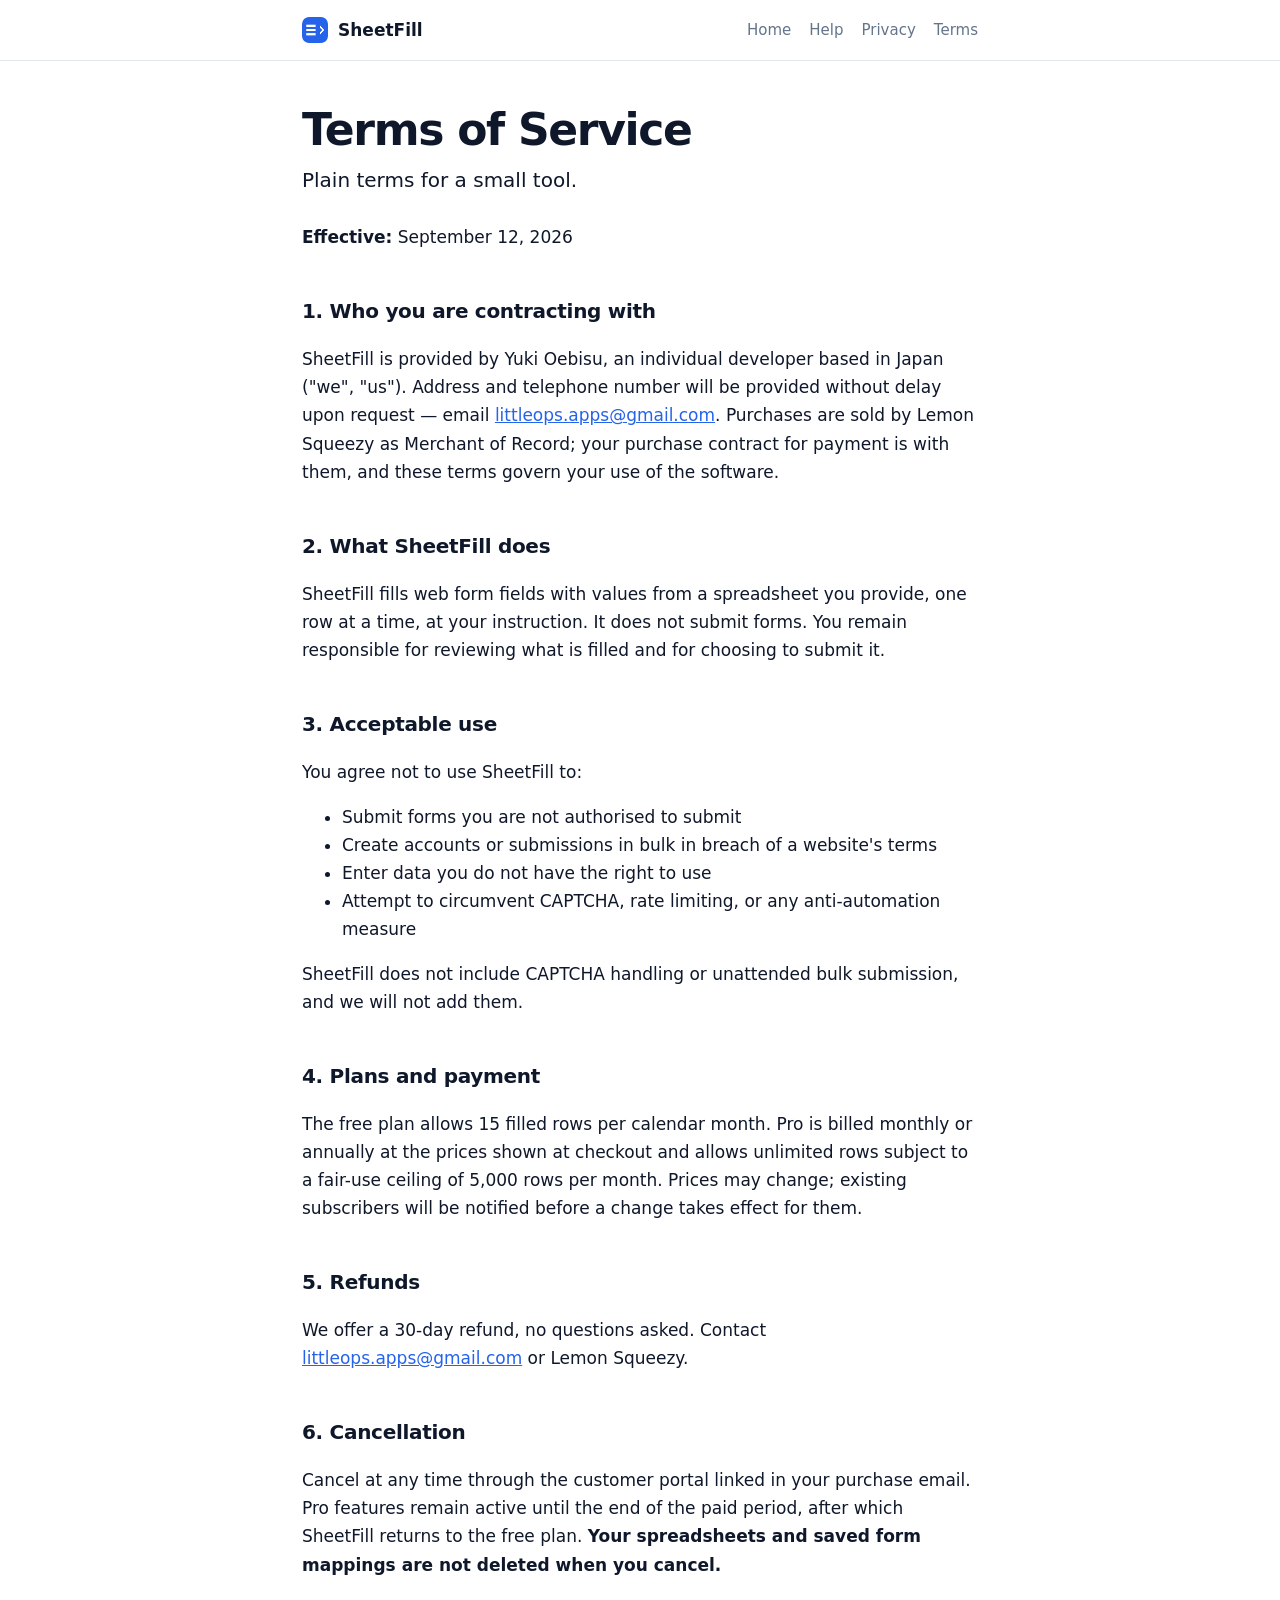
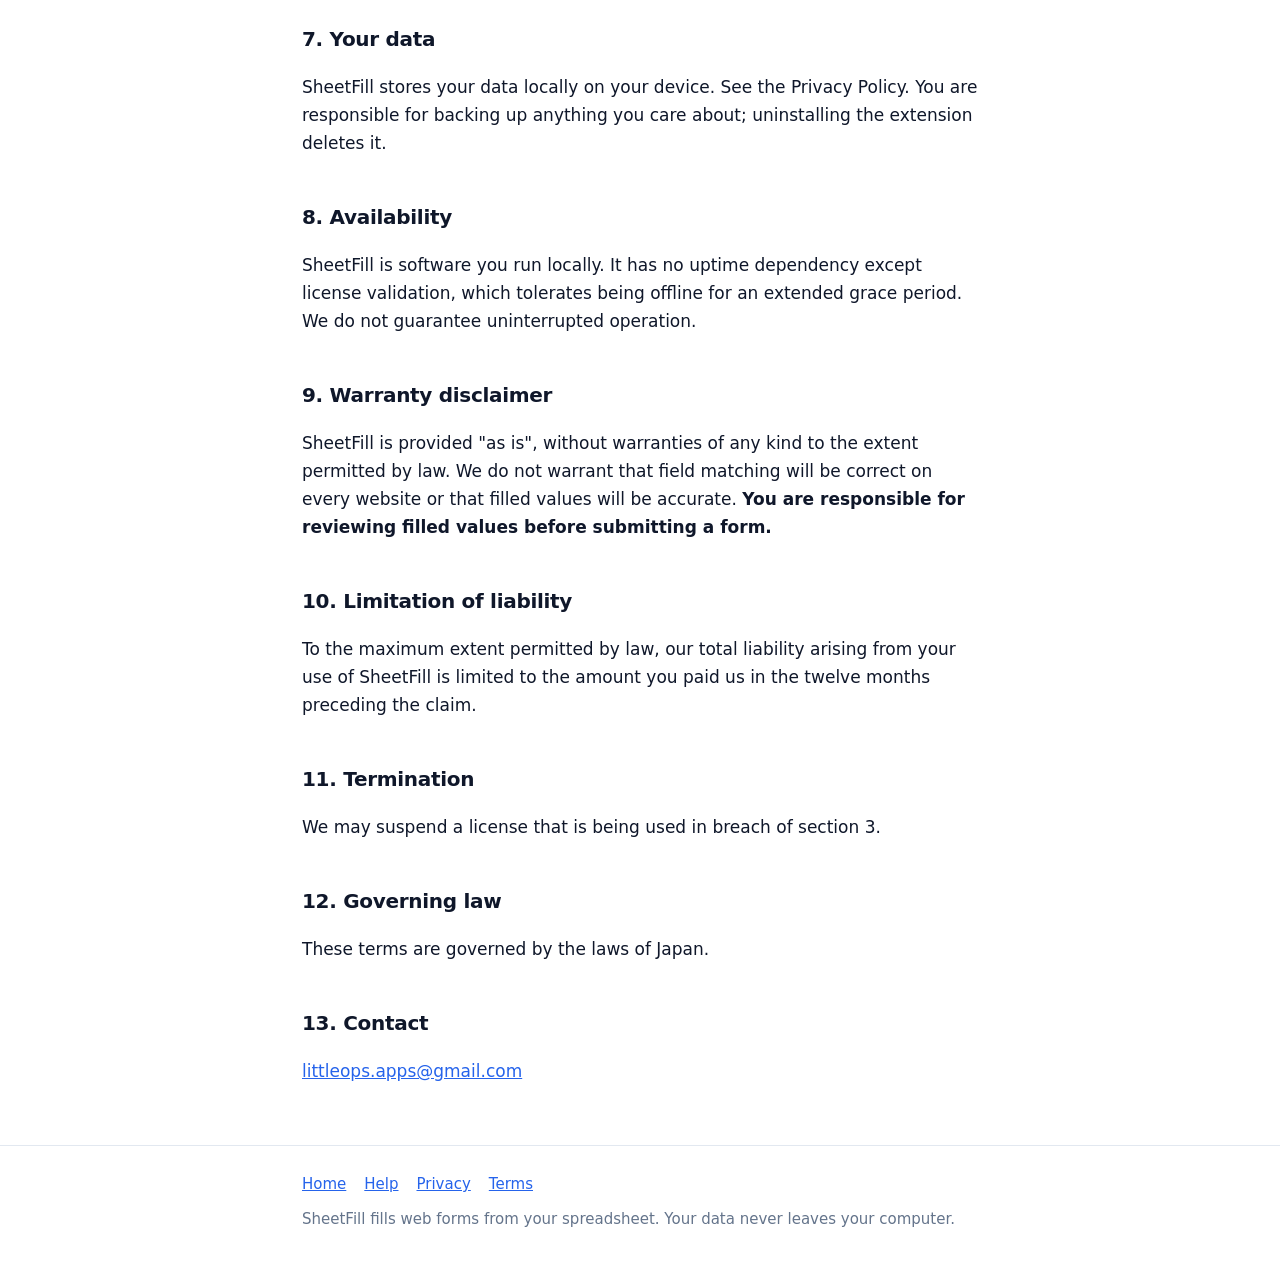
==== terms/index.html @ 8f3d155f "SheetFill website: landing, privacy, terms, support" ====
<!doctype html>
<html lang="en">
<head>
<meta charset="utf-8">
<meta name="viewport" content="width=device-width, initial-scale=1">
<title>SheetFill — Terms of Service</title>
<meta name="description" content="The terms governing your use of SheetFill.">
<meta property="og:title" content="SheetFill — Terms of Service">
<meta property="og:description" content="The terms governing your use of SheetFill.">
<link rel="icon" href="[data-uri]">
<link rel="stylesheet" href="../style.css">
</head>
<body>
<header class="site"><div class="wrap">
  <a class="brand" href="../"><img class="logo" src="[data-uri]" alt=""><strong>SheetFill</strong></a>
  <nav>
    <a href="../">Home</a>
    <a href="../support/">Help</a>
    <a href="../privacy/">Privacy</a>
    <a href="../terms/">Terms</a>
  </nav>
</div></header>
<div class="wrap legal">
<h1>Terms of Service</h1>
<p class="lede">Plain terms for a small tool.</p>

<p><strong>Effective:</strong> September 12, 2026</p>
<h2>1. Who you are contracting with</h2>
<p>SheetFill is provided by Yuki Oebisu, an individual developer based in Japan ("we", "us"). Address and telephone number will be provided without delay upon request — email <a href="mailto:littleops.apps@gmail.com">littleops.apps@gmail.com</a>. Purchases are sold by Lemon Squeezy as Merchant of Record; your purchase contract for payment is with them, and these terms govern your use of the software.</p>
<h2>2. What SheetFill does</h2>
<p>SheetFill fills web form fields with values from a spreadsheet you provide, one row at a time, at your instruction. It does not submit forms. You remain responsible for reviewing what is filled and for choosing to submit it.</p>
<h2>3. Acceptable use</h2>
<p>You agree not to use SheetFill to:</p>
<ul><li>Submit forms you are not authorised to submit</li><li>Create accounts or submissions in bulk in breach of a website's terms</li><li>Enter data you do not have the right to use</li><li>Attempt to circumvent CAPTCHA, rate limiting, or any anti-automation measure</li></ul>
<p>SheetFill does not include CAPTCHA handling or unattended bulk submission, and we will not add them.</p>
<h2>4. Plans and payment</h2>
<p>The free plan allows 15 filled rows per calendar month. Pro is billed monthly or annually at the prices shown at checkout and allows unlimited rows subject to a fair-use ceiling of 5,000 rows per month. Prices may change; existing subscribers will be notified before a change takes effect for them.</p>
<h2>5. Refunds</h2>
<p>We offer a 30-day refund, no questions asked. Contact <a href="mailto:littleops.apps@gmail.com">littleops.apps@gmail.com</a> or Lemon Squeezy.</p>
<h2>6. Cancellation</h2>
<p>Cancel at any time through the customer portal linked in your purchase email. Pro features remain active until the end of the paid period, after which SheetFill returns to the free plan. <strong>Your spreadsheets and saved form mappings are not deleted when you cancel.</strong></p>
<h2>7. Your data</h2>
<p>SheetFill stores your data locally on your device. See the Privacy Policy. You are responsible for backing up anything you care about; uninstalling the extension deletes it.</p>
<h2>8. Availability</h2>
<p>SheetFill is software you run locally. It has no uptime dependency except license validation, which tolerates being offline for an extended grace period. We do not guarantee uninterrupted operation.</p>
<h2>9. Warranty disclaimer</h2>
<p>SheetFill is provided "as is", without warranties of any kind to the extent permitted by law. We do not warrant that field matching will be correct on every website or that filled values will be accurate. <strong>You are responsible for reviewing filled values before submitting a form.</strong></p>
<h2>10. Limitation of liability</h2>
<p>To the maximum extent permitted by law, our total liability arising from your use of SheetFill is limited to the amount you paid us in the twelve months preceding the claim.</p>
<h2>11. Termination</h2>
<p>We may suspend a license that is being used in breach of section 3.</p>
<h2>12. Governing law</h2>
<p>These terms are governed by the laws of Japan.</p>
<h2>13. Contact</h2>
<p><a href="mailto:littleops.apps@gmail.com">littleops.apps@gmail.com</a></p>
</div>
<footer class="site"><div class="wrap">
  <nav>
    <a href="../">Home</a><a href="../support/">Help</a>
    <a href="../privacy/">Privacy</a><a href="../terms/">Terms</a>
  </nav>
  <div>SheetFill fills web forms from your spreadsheet. Your data never leaves your computer.</div>
</div></footer>
</body></html>
---- style.css ----
:root{
  color-scheme: light dark;
  --bg:#fff; --fg:#0f172a; --muted:#64748b; --line:#e2e8f0; --surface:#f8fafc;
  --accent:#2563eb; --accent-fg:#fff; --ok:#047857;
}
@media (prefers-color-scheme:dark){
  :root{--bg:#0b1220;--fg:#e2e8f0;--muted:#94a3b8;--line:#1e293b;--surface:#111c33;--accent:#3b82f6;--ok:#34d399}
}
*{box-sizing:border-box}
body{margin:0;background:var(--bg);color:var(--fg);
  font-family:system-ui,-apple-system,"Segoe UI",sans-serif;font-size:17px;line-height:1.65}
.wrap{max-width:720px;margin:0 auto;padding:0 22px}
a{color:var(--accent)}
header.site{border-bottom:1px solid var(--line);padding:16px 0}
header.site .wrap{display:flex;align-items:center;gap:10px}
header.site strong{font-size:17px}
header.site nav{margin-left:auto;display:flex;gap:18px;font-size:15px}
header.site nav a{color:var(--muted);text-decoration:none}
header.site nav a:hover{color:var(--fg)}
.logo{width:26px;height:26px;border-radius:7px;flex:none}
h1{font-size:clamp(30px,5.2vw,44px);line-height:1.12;letter-spacing:-.03em;margin:0 0 14px}
h2{font-size:23px;letter-spacing:-.015em;margin:44px 0 12px}
h3{font-size:17px;margin:26px 0 6px}
.lede{font-size:20px;color:var(--muted);margin:0 0 26px}
.hero{padding:60px 0 10px}
.cta{display:flex;gap:12px;flex-wrap:wrap;margin:26px 0 8px}
.btn{display:inline-block;background:var(--accent);color:var(--accent-fg);text-decoration:none;
  padding:13px 22px;border-radius:9px;font-weight:600}
.btn.alt{background:var(--surface);color:var(--fg);border:1px solid var(--line)}
.fineprint{color:var(--muted);font-size:15px;margin:0}
figure{margin:32px 0}
figure img{width:100%;border:1px solid var(--line);border-radius:12px;display:block}
figcaption{color:var(--muted);font-size:14px;margin-top:8px;text-align:center}
ol.steps{counter-reset:s;list-style:none;padding:0;margin:0}
ol.steps li{counter-increment:s;position:relative;padding:0 0 20px 44px}
ol.steps li::before{content:counter(s);position:absolute;left:0;top:-1px;width:29px;height:29px;
  border-radius:50%;background:var(--accent);color:var(--accent-fg);display:grid;place-items:center;
  font-weight:700;font-size:14px}
ol.steps strong{display:block}
ol.steps span{color:var(--muted)}
table{width:100%;border-collapse:collapse;margin:18px 0;font-size:16px}
th,td{text-align:left;padding:11px 12px;border-bottom:1px solid var(--line);vertical-align:top}
th{color:var(--muted);font-size:14px;font-weight:600}
.prices{display:flex;gap:16px;flex-wrap:wrap;margin:18px 0}
.price{flex:1 1 250px;border:1px solid var(--line);border-radius:12px;padding:20px 22px;background:var(--surface)}
.price.hi{border-color:var(--accent)}
.price .tier{font-size:13px;font-weight:700;letter-spacing:.08em;color:var(--muted)}
.price.hi .tier{color:var(--accent)}
.price .amt{font-size:36px;font-weight:800;margin:6px 0 10px;letter-spacing:-.02em}
.price .amt small{font-size:16px;font-weight:600;color:var(--muted)}
.price ul{margin:0;padding-left:18px;color:var(--muted)}
.note{border:1px solid var(--line);border-left:3px solid var(--accent);border-radius:8px;
  padding:14px 16px;background:var(--surface);margin:20px 0}
.note p{margin:0}
details{border-bottom:1px solid var(--line);padding:13px 0}
summary{cursor:pointer;font-weight:600}
details p{margin:9px 0 0;color:var(--muted)}
footer.site{border-top:1px solid var(--line);margin-top:60px;padding:26px 0 50px;color:var(--muted);font-size:15px}
footer.site nav{display:flex;gap:18px;flex-wrap:wrap;margin-bottom:10px}
.legal{max-width:720px}
.legal h2{font-size:20px}
.legal p,.legal li{color:var(--fg)}
.placeholder{background:color-mix(in srgb,var(--accent) 14%,transparent);
  border-radius:4px;padding:0 4px;font-family:ui-monospace,monospace;font-size:.9em}

/* A store listing that does not exist yet: visibly present, clearly not clickable. */
.btn.disabled{background:var(--surface);color:var(--muted);border:1px dashed var(--line);cursor:default}

/* Header brand as a single link back to the landing page. */
header.site .brand{display:flex;align-items:center;gap:10px;text-decoration:none;color:inherit}

/* Shown on a legal page while some details are still bracketed. */
.pending{border:1px solid var(--line);border-left:3px solid var(--muted);border-radius:8px;
  padding:12px 14px;background:var(--surface);color:var(--muted);font-size:15px;margin:0 0 24px}

/* The three things the product deliberately refuses to do. */
ul.nots{list-style:none;padding:0;margin:18px 0}
ul.nots li{position:relative;padding:0 0 14px 30px;color:var(--muted)}
ul.nots li::before{content:"—";position:absolute;left:6px;top:0;color:var(--accent);font-weight:700}
ul.nots strong{color:var(--fg)}

/* Legal and help pages have no hero, so they need their own top breathing room. */
.wrap.legal{padding-top:44px}
.wrap.legal h1{margin-bottom:10px}
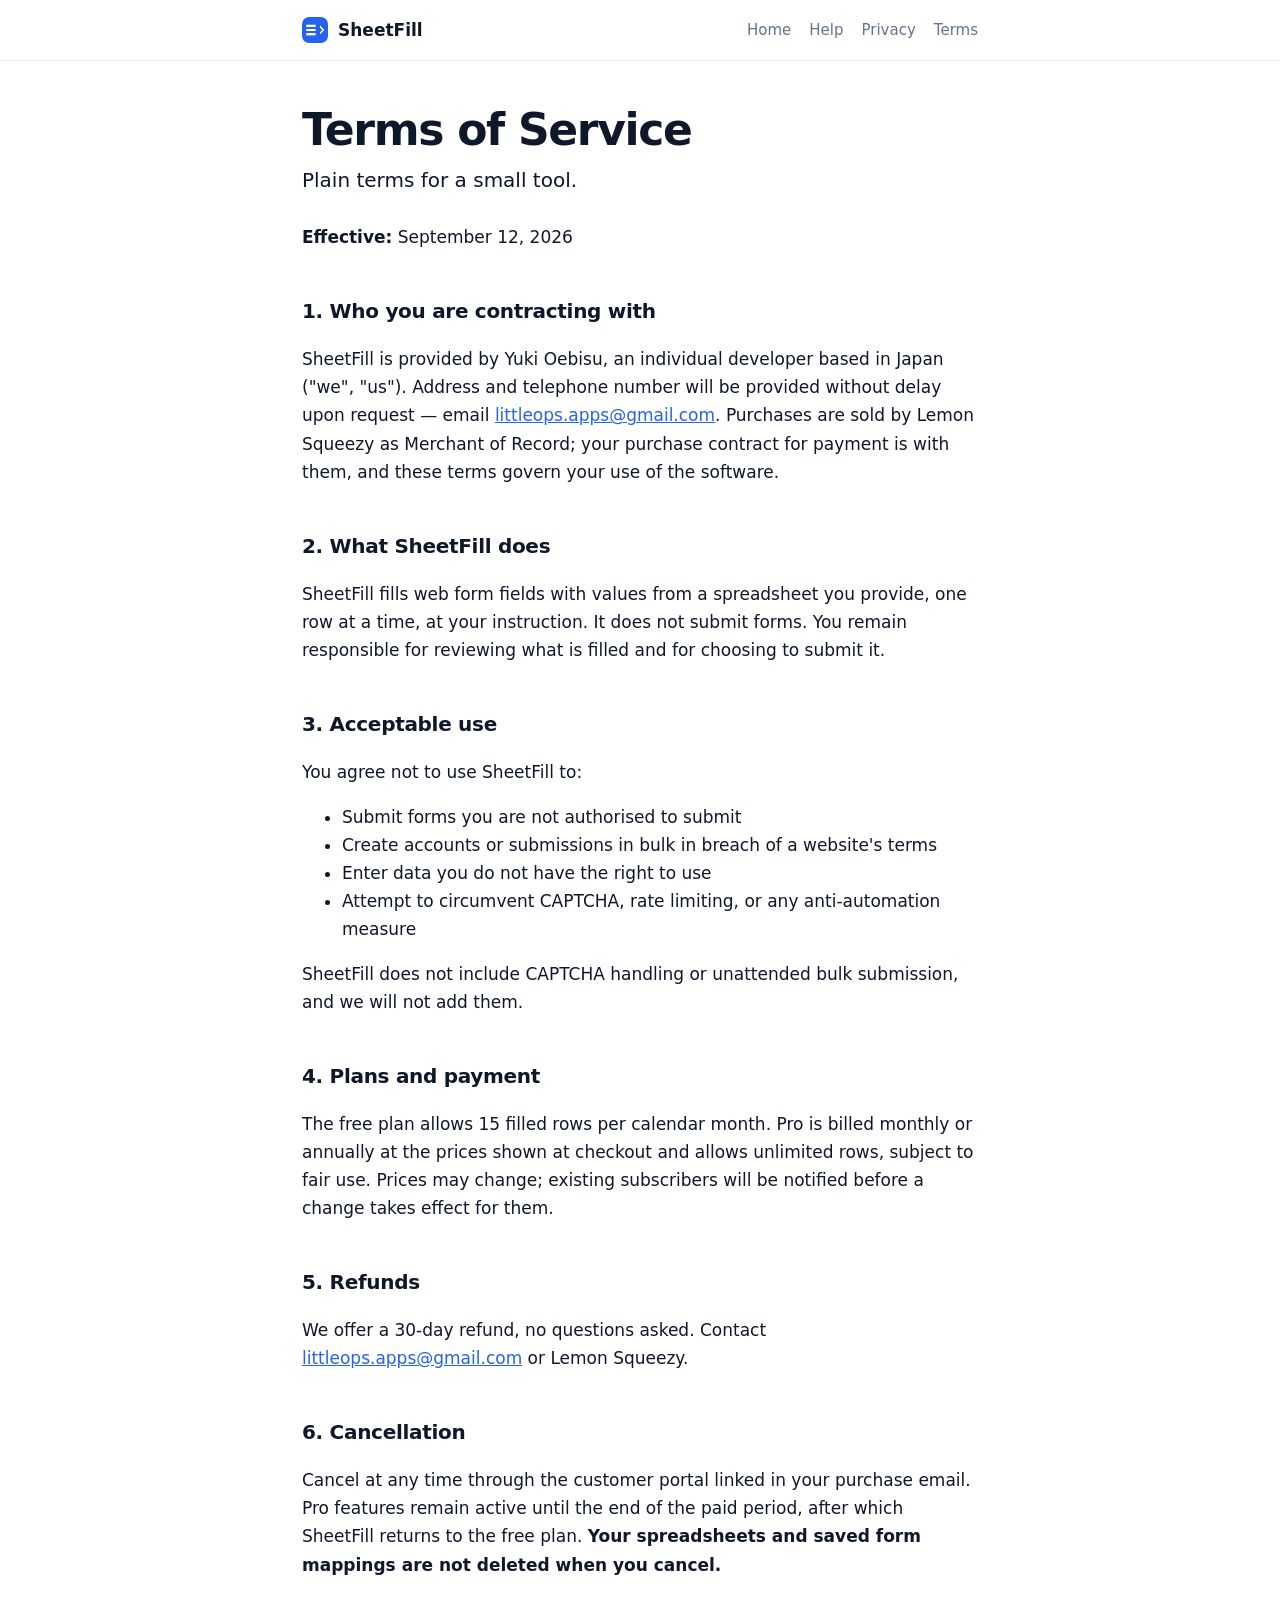
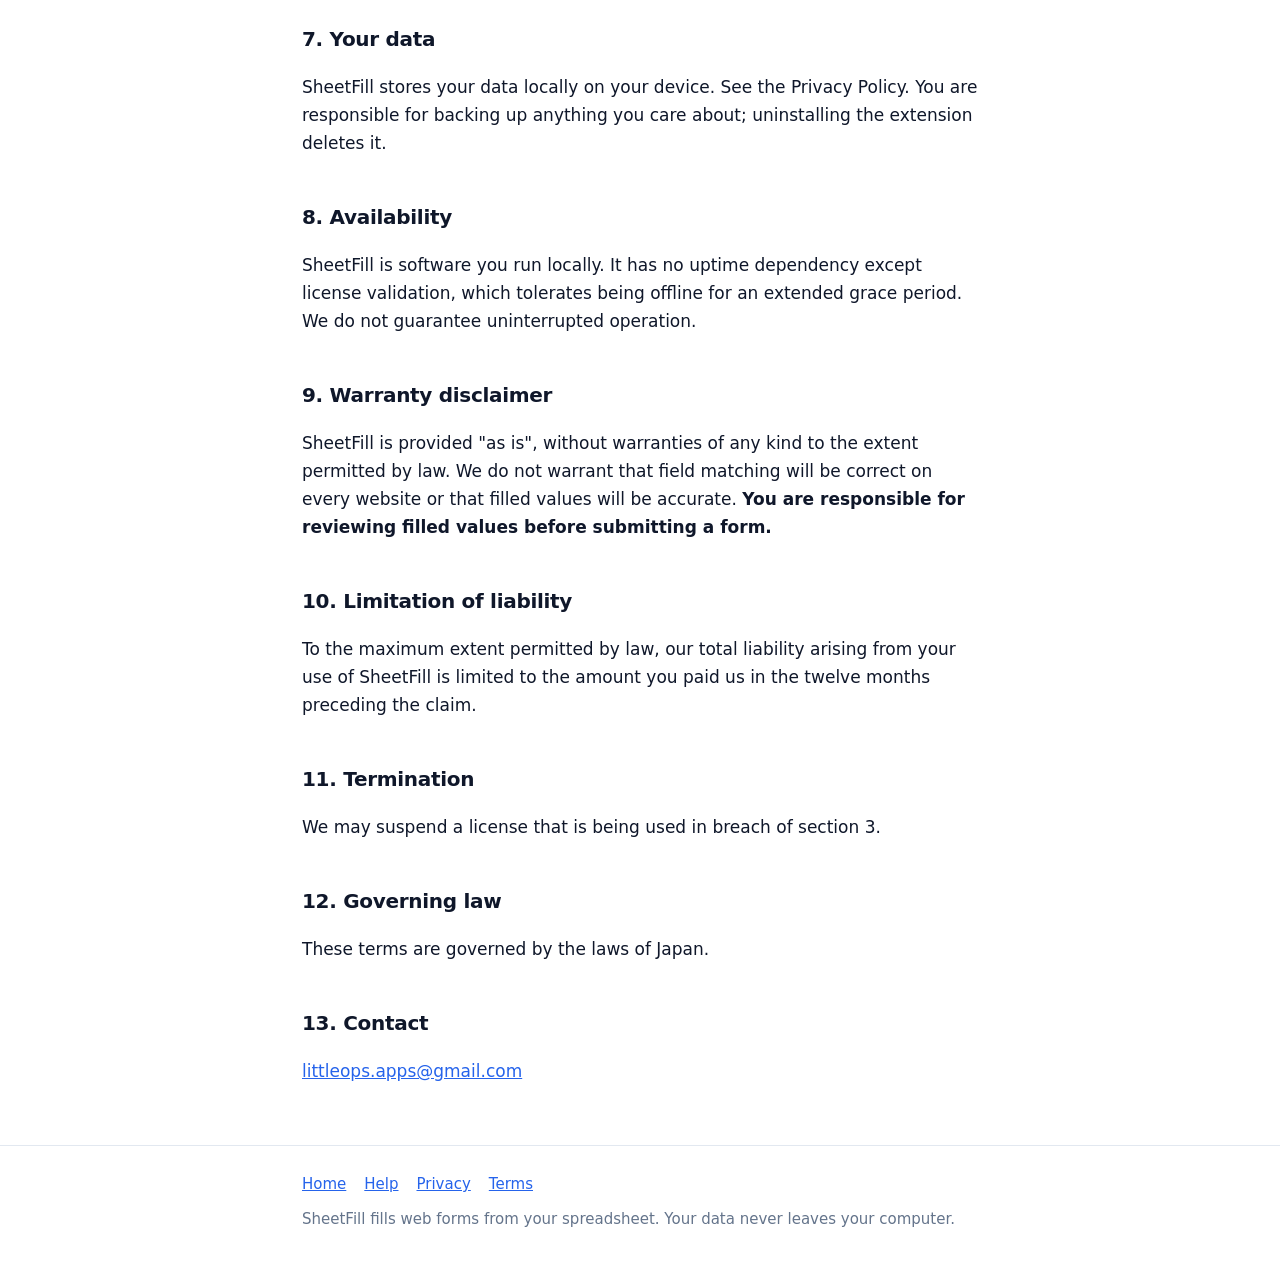
==== commit a1b2baed: "Add the Pro upgrade page - New /upgrade/ purchase page: Monthly $9 and Annual $69 (Best value), each" ====
--- a/terms/index.html
+++ b/terms/index.html
@@ -34,7 +34,7 @@
 <ul><li>Submit forms you are not authorised to submit</li><li>Create accounts or submissions in bulk in breach of a website's terms</li><li>Enter data you do not have the right to use</li><li>Attempt to circumvent CAPTCHA, rate limiting, or any anti-automation measure</li></ul>
 <p>SheetFill does not include CAPTCHA handling or unattended bulk submission, and we will not add them.</p>
 <h2>4. Plans and payment</h2>
-<p>The free plan allows 15 filled rows per calendar month. Pro is billed monthly or annually at the prices shown at checkout and allows unlimited rows subject to a fair-use ceiling of 5,000 rows per month. Prices may change; existing subscribers will be notified before a change takes effect for them.</p>
+<p>The free plan allows 15 filled rows per calendar month. Pro is billed monthly or annually at the prices shown at checkout and allows unlimited rows, subject to fair use. Prices may change; existing subscribers will be notified before a change takes effect for them.</p>
 <h2>5. Refunds</h2>
 <p>We offer a 30-day refund, no questions asked. Contact <a href="mailto:littleops.apps@gmail.com">littleops.apps@gmail.com</a> or Lemon Squeezy.</p>
 <h2>6. Cancellation</h2>
--- a/style.css
+++ b/style.css
@@ -82,3 +82,51 @@
 /* Legal and help pages have no hero, so they need their own top breathing room. */
 .wrap.legal{padding-top:44px}
 .wrap.legal h1{margin-bottom:10px}
+
+/* ---- Upgrade page -------------------------------------------------------- */
+/* Minimal chrome: nothing here competes with the two buttons. */
+header.site.bare .wrap{justify-content:center}
+header.site.bare nav,footer.site.bare div{display:none}
+footer.site.bare{margin-top:48px}
+footer.site.bare nav{justify-content:center;margin:0}
+footer.site.bare .wrap{display:flex;justify-content:center}
+
+.wrap.buy{padding:52px 22px 0;text-align:center;max-width:760px}
+.wrap.buy h1{font-size:clamp(28px,5vw,38px);margin:0 0 6px}
+.wrap.buy .lede{font-size:18px;margin:0 0 34px}
+
+.plans{display:flex;gap:18px;justify-content:center;flex-wrap:wrap;margin:0 0 30px}
+.plan{flex:1 1 280px;max-width:340px;border:1px solid var(--line);border-radius:14px;
+  padding:26px 24px 24px;background:var(--surface);position:relative;text-align:center}
+.plan.best{border-color:var(--accent);border-width:2px;padding:25px 23px 23px}
+.plan-badge{position:absolute;top:-11px;left:50%;transform:translateX(-50%);
+  background:var(--accent);color:var(--accent-fg);font-size:11px;font-weight:700;
+  letter-spacing:.07em;text-transform:uppercase;padding:4px 12px;border-radius:99px;white-space:nowrap}
+.plan-name{font-size:13px;font-weight:700;letter-spacing:.08em;text-transform:uppercase;color:var(--muted)}
+.plan.best .plan-name{color:var(--accent)}
+.plan-price{font-size:42px;font-weight:800;letter-spacing:-.025em;margin:8px 0 2px}
+.plan-price small{font-size:16px;font-weight:600;color:var(--muted)}
+.plan-note{color:var(--muted);font-size:14px;margin-bottom:20px;min-height:21px}
+.btn.buy-cta{display:block;width:100%;padding:14px 18px;font-size:16px}
+.plan .btn.buy-cta.disabled{background:var(--surface);color:var(--muted);border:1px dashed var(--line)}
+
+ul.included{list-style:none;padding:0;margin:0 auto 22px;max-width:420px;text-align:left}
+ul.included li{position:relative;padding:7px 0 7px 28px;color:var(--fg)}
+ul.included li::before{content:"✓";position:absolute;left:4px;color:var(--accent);font-weight:700}
+
+.secure{color:var(--muted);font-size:14px;margin:0 0 34px}
+.stay-free{margin:0 0 10px;font-size:14px}
+.stay-free a{color:var(--muted);text-decoration:none;border-bottom:1px solid var(--line)}
+.stay-free a:hover{color:var(--fg)}
+
+@media (max-width:560px){
+  .wrap.buy{padding-top:36px}
+  .plans{gap:22px}
+  .plan{max-width:none}
+}
+
+/* Landing pricing cards gained their own CTAs. */
+.price{display:flex;flex-direction:column}
+.price ul{flex:1}
+.btn.price-cta{display:block;text-align:center;margin-top:16px;padding:11px 16px;font-size:15px}
+.btn.price-cta.disabled{background:var(--bg);color:var(--muted);border:1px dashed var(--line)}
